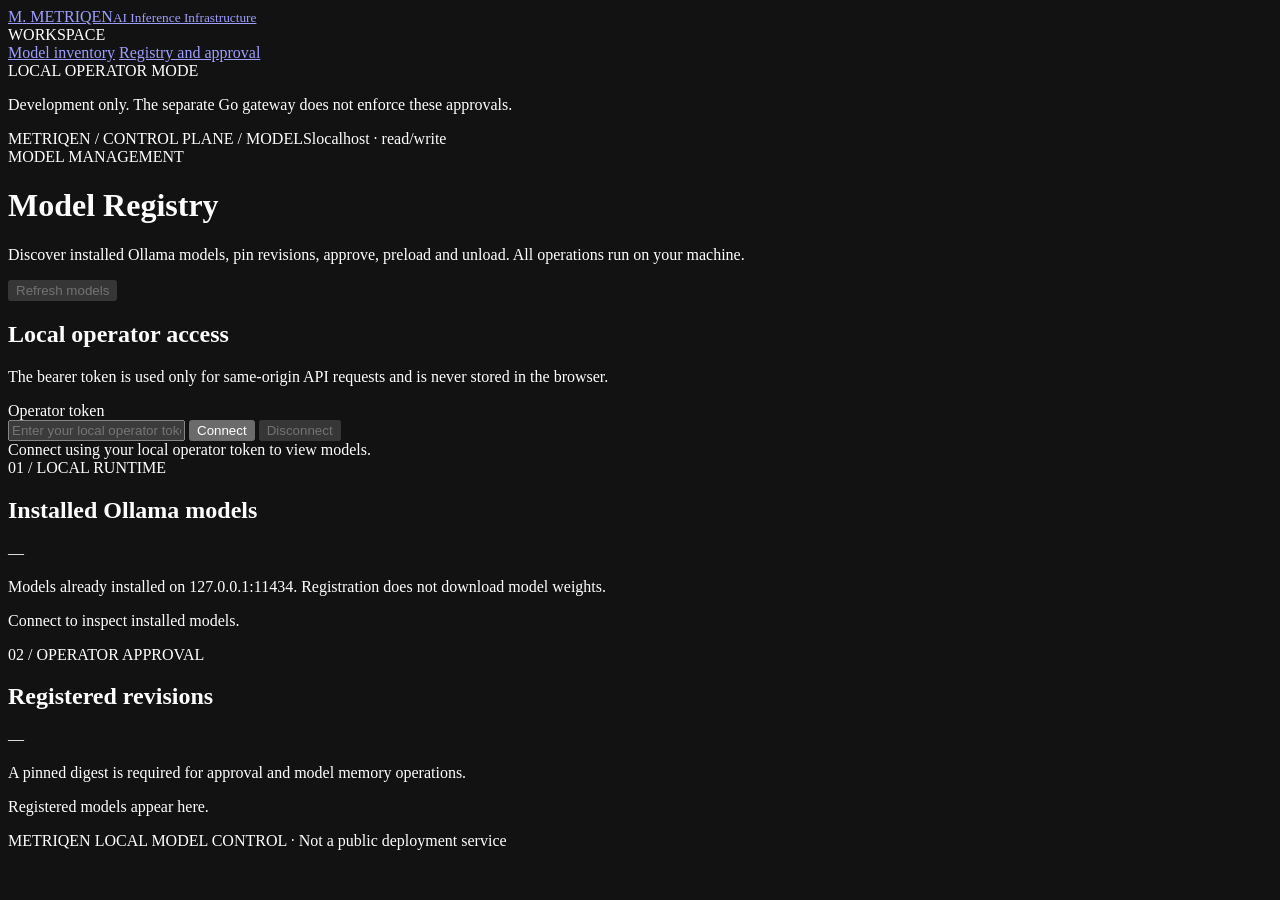
==== services/control-api/app/model_console/index.html @ f49a9f1a "feat(ui): create model registry operator console structure" ====
<!doctype html>
<html lang="en">
<head>
  <meta charset="utf-8">
  <meta name="viewport" content="width=device-width,initial-scale=1">
  <meta name="color-scheme" content="dark">
  <meta name="description" content="Metriqen local model registry operator console">
  <title>Metriqen | Local Model Manager</title>
  <link rel="stylesheet" href="/console/models/app.css">
  <script src="/console/models/app.js" defer></script>
</head>
<body>
  <div class="layout">
    <aside class="sidebar">
      <a class="wordmark" href="/console/models" aria-label="Metriqen Model Manager">
        <span class="mark">M<span>.</span></span>
        <span class="brand">METRIQEN<small>AI Inference Infrastructure</small></span>
      </a>
      <div class="nav-section">WORKSPACE</div>
      <nav aria-label="Model manager sections">
        <a class="nav-active" href="#inventory">Model inventory</a>
        <a href="#registry">Registry and approval</a>
      </nav>
      <div class="sidebar-bottom">
        <span class="local-pill"><span class="status-dot"></span>LOCAL OPERATOR MODE</span>
        <p>Development only. The separate Go gateway does not enforce these approvals.</p>
      </div>
    </aside>
    <main class="content">
      <header class="topbar"><span>METRIQEN / CONTROL PLANE / MODELS</span><span>localhost · read/write</span></header>
      <div class="heading">
        <div>
          <div class="eyebrow">MODEL MANAGEMENT</div>
          <h1>Model Registry</h1>
          <p>Discover installed Ollama models, pin revisions, approve, preload and unload. All operations run on your machine.</p>
        </div>
        <button class="secondary" id="refresh" type="button" disabled>Refresh models</button>
      </div>
      <section class="connect-panel" aria-labelledby="connect-title">
        <div>
          <h2 id="connect-title">Local operator access</h2>
          <p>The bearer token is used only for same-origin API requests and is never stored in the browser.</p>
        </div>
        <form id="connect-form" autocomplete="off">
          <label for="token">Operator token</label>
          <div class="connect-row">
            <input type="password" id="token" placeholder="Enter your local operator token" required autocomplete="off" spellcheck="false">
            <button class="primary" type="submit" id="connect-button">Connect</button>
            <button class="secondary" type="button" id="disconnect" disabled>Disconnect</button>
          </div>
        </form>
      </section>
      <div class="notice" id="notice" role="status" aria-live="polite">Connect using your local operator token to view models.</div>
      <div class="columns">
        <section class="panel" id="inventory" aria-labelledby="installed-title">
          <div class="section-head"><div><div class="eyebrow">01 / LOCAL RUNTIME</div><h2 id="installed-title">Installed Ollama models</h2></div><span class="count" id="available-count">—</span></div>
          <p class="section-note">Models already installed on 127.0.0.1:11434. Registration does not download model weights.</p>
          <div class="model-list" id="available-list"><p class="empty">Connect to inspect installed models.</p></div>
        </section>
        <section class="panel" id="registry" aria-labelledby="registered-title">
          <div class="section-head"><div><div class="eyebrow">02 / OPERATOR APPROVAL</div><h2 id="registered-title">Registered revisions</h2></div><span class="count" id="registry-count">—</span></div>
          <p class="section-note">A pinned digest is required for approval and model memory operations.</p>
          <div class="model-list" id="registry-list"><p class="empty">Registered models appear here.</p></div>
        </section>
      </div>
      <footer>METRIQEN LOCAL MODEL CONTROL · Not a public deployment service</footer>
    </main>
  </div>
</body>
</html>
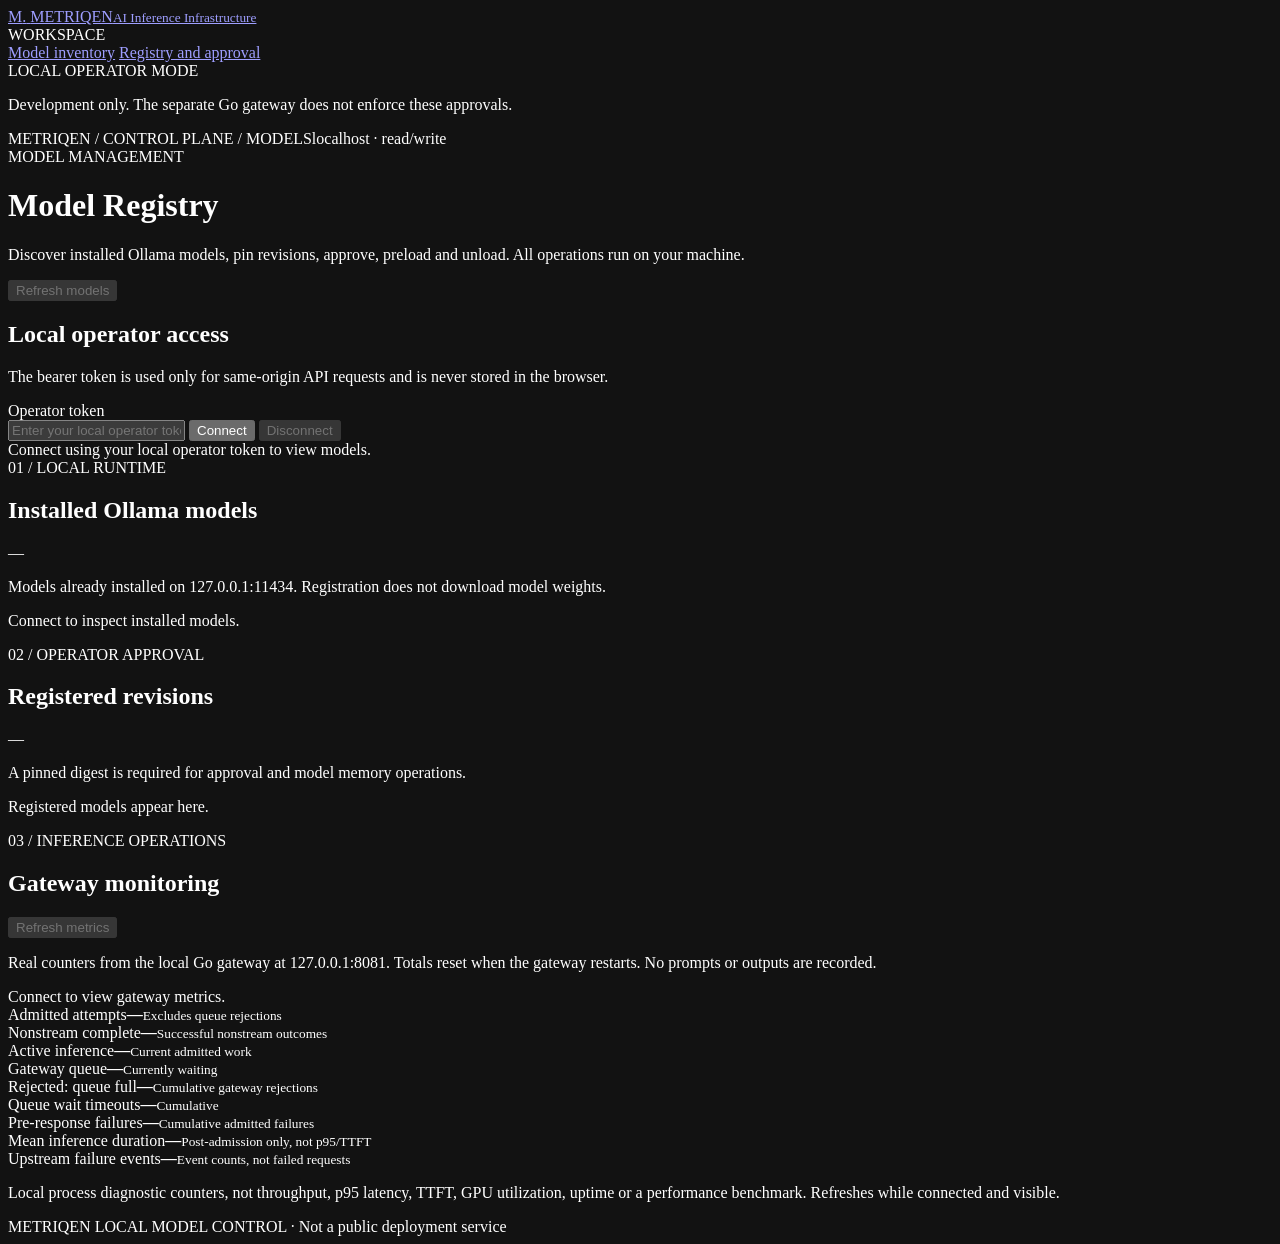
==== commit 17da3ef9: "feat(ui): add local gateway inference monitoring dashboard to Model Manager" ====
--- a/services/control-api/app/model_console/index.html
+++ b/services/control-api/app/model_console/index.html
@@ -63,6 +63,32 @@
           <div class="model-list" id="registry-list"><p class="empty">Registered models appear here.</p></div>
         </section>
       </div>
+      <section class="panel monitor-panel" id="monitoring" aria-labelledby="monitoring-title">
+        <div class="section-head">
+          <div>
+            <div class="eyebrow">03 / INFERENCE OPERATIONS</div>
+            <h2 id="monitoring-title">Gateway monitoring</h2>
+          </div>
+          <button class="secondary" id="refresh-monitoring" type="button" disabled>Refresh metrics</button>
+        </div>
+        <p class="section-note">Real counters from the local Go gateway at 127.0.0.1:8081. Totals reset when the gateway restarts. No prompts or outputs are recorded.</p>
+        <div class="monitor-topline">
+          <span id="monitor-state" role="status" aria-live="polite">Connect to view gateway metrics.</span>
+          <span id="monitor-time"></span>
+        </div>
+        <div class="metric-grid" aria-label="Gateway operational metrics">
+          <div class="metric"><span>Admitted attempts</span><strong id="metric-attempts">—</strong><small>Excludes queue rejections</small></div>
+          <div class="metric"><span>Nonstream complete</span><strong id="metric-complete">—</strong><small>Successful nonstream outcomes</small></div>
+          <div class="metric"><span>Active inference</span><strong id="metric-active">—</strong><small>Current admitted work</small></div>
+          <div class="metric"><span>Gateway queue</span><strong id="metric-queue">—</strong><small>Currently waiting</small></div>
+          <div class="metric"><span>Rejected: queue full</span><strong id="metric-rejected">—</strong><small>Cumulative gateway rejections</small></div>
+          <div class="metric"><span>Queue wait timeouts</span><strong id="metric-timeouts">—</strong><small>Cumulative</small></div>
+          <div class="metric"><span>Pre-response failures</span><strong id="metric-failures">—</strong><small>Cumulative admitted failures</small></div>
+          <div class="metric"><span>Mean inference duration</span><strong id="metric-duration">—</strong><small>Post-admission only, not p95/TTFT</small></div>
+          <div class="metric"><span>Upstream failure events</span><strong id="metric-upstream">—</strong><small>Event counts, not failed requests</small></div>
+        </div>
+        <p class="metrics-disclaimer">Local process diagnostic counters, not throughput, p95 latency, TTFT, GPU utilization, uptime or a performance benchmark. Refreshes while connected and visible.</p>
+      </section>
       <footer>METRIQEN LOCAL MODEL CONTROL · Not a public deployment service</footer>
     </main>
   </div>
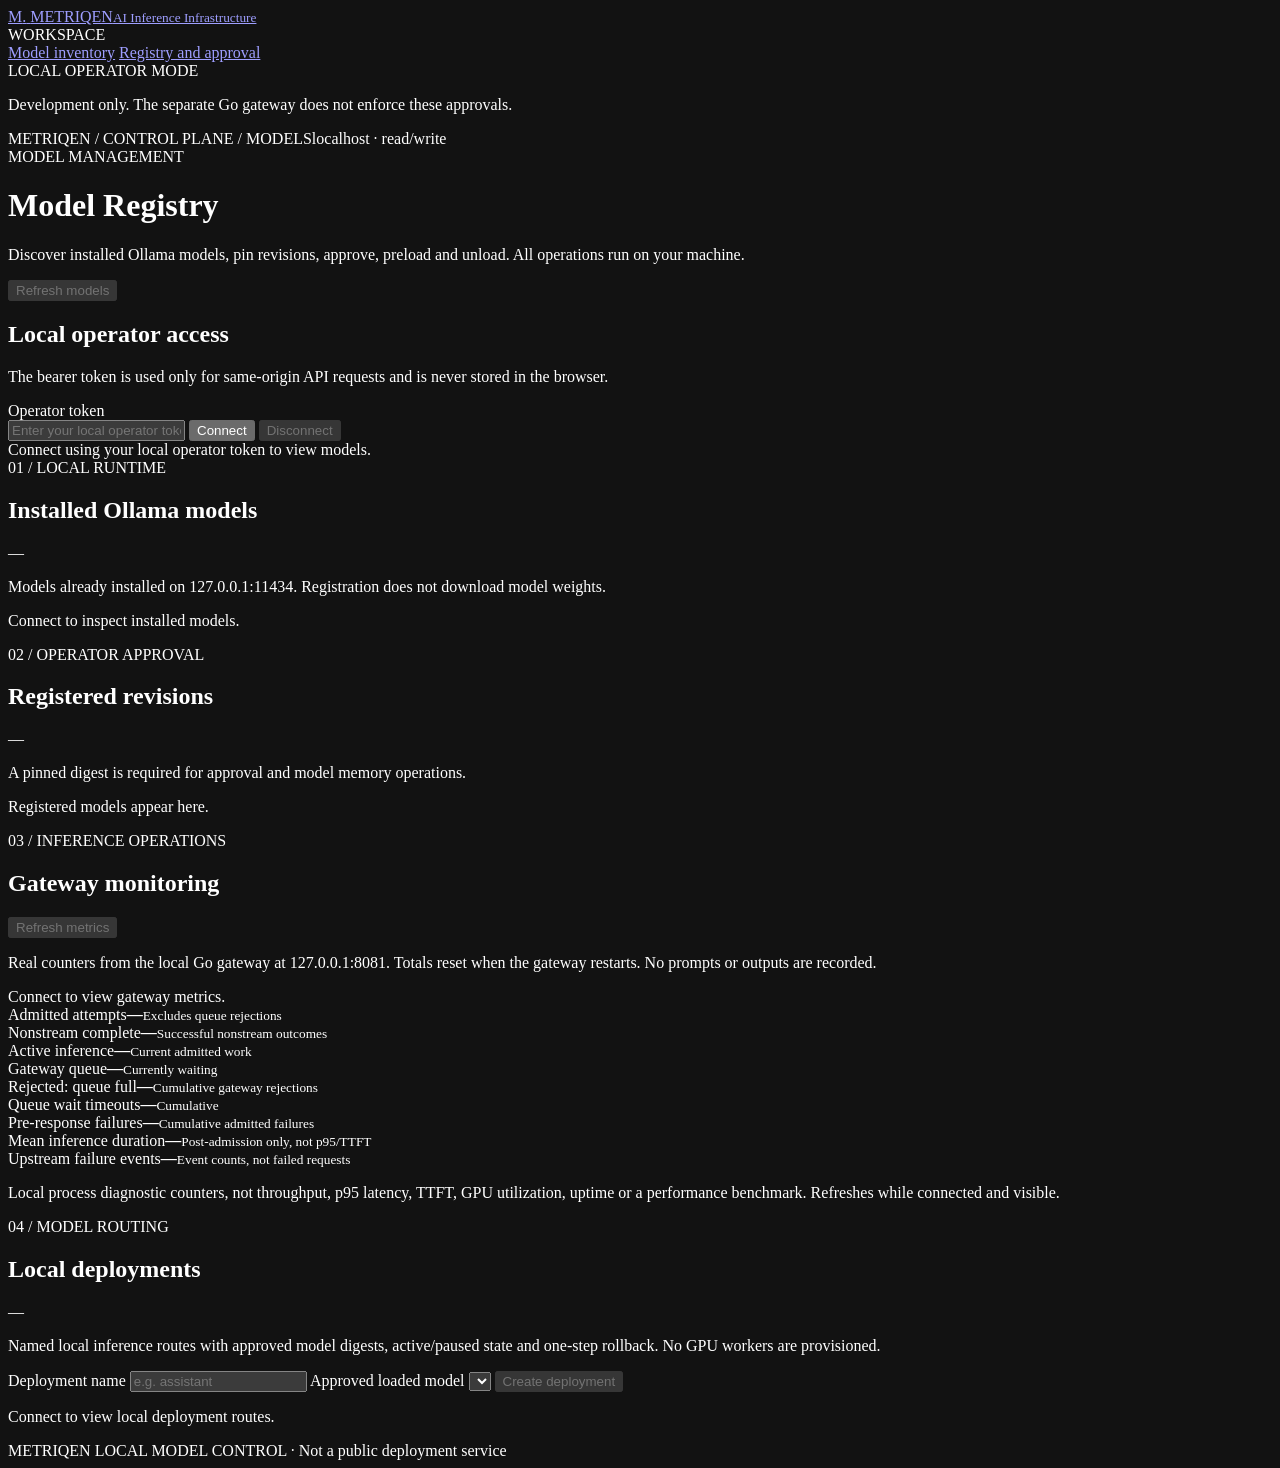
==== commit 197a9970: "feat(ui): add named local deployment routing and revision selection panel" ====
--- a/services/control-api/app/model_console/index.html
+++ b/services/control-api/app/model_console/index.html
@@ -89,6 +89,21 @@
         </div>
         <p class="metrics-disclaimer">Local process diagnostic counters, not throughput, p95 latency, TTFT, GPU utilization, uptime or a performance benchmark. Refreshes while connected and visible.</p>
       </section>
+      <section class="panel deployment-panel" id="deployments" aria-labelledby="deploy-title">
+        <div class="section-head">
+          <div><div class="eyebrow">04 / MODEL ROUTING</div><h2 id="deploy-title">Local deployments</h2></div>
+          <span id="deployment-count" class="count">—</span>
+        </div>
+        <p class="section-note">Named local inference routes with approved model digests, active/paused state and one-step rollback. No GPU workers are provisioned.</p>
+        <form id="deployment-form" class="deployment-form" autocomplete="off">
+          <label for="deployment-name">Deployment name</label>
+          <input id="deployment-name" name="name" required minlength="1" maxlength="32" pattern="[a-z][a-z0-9_-]*" placeholder="e.g. assistant" spellcheck="false">
+          <label for="deployment-model">Approved loaded model</label>
+          <select id="deployment-model" name="model" aria-label="Select model revision for deployment"></select>
+          <button class="primary" type="submit" id="deployment-create" disabled>Create deployment</button>
+        </form>
+        <div class="deployment-list" id="deployment-list"><p class="empty">Connect to view local deployment routes.</p></div>
+      </section>
       <footer>METRIQEN LOCAL MODEL CONTROL · Not a public deployment service</footer>
     </main>
   </div>
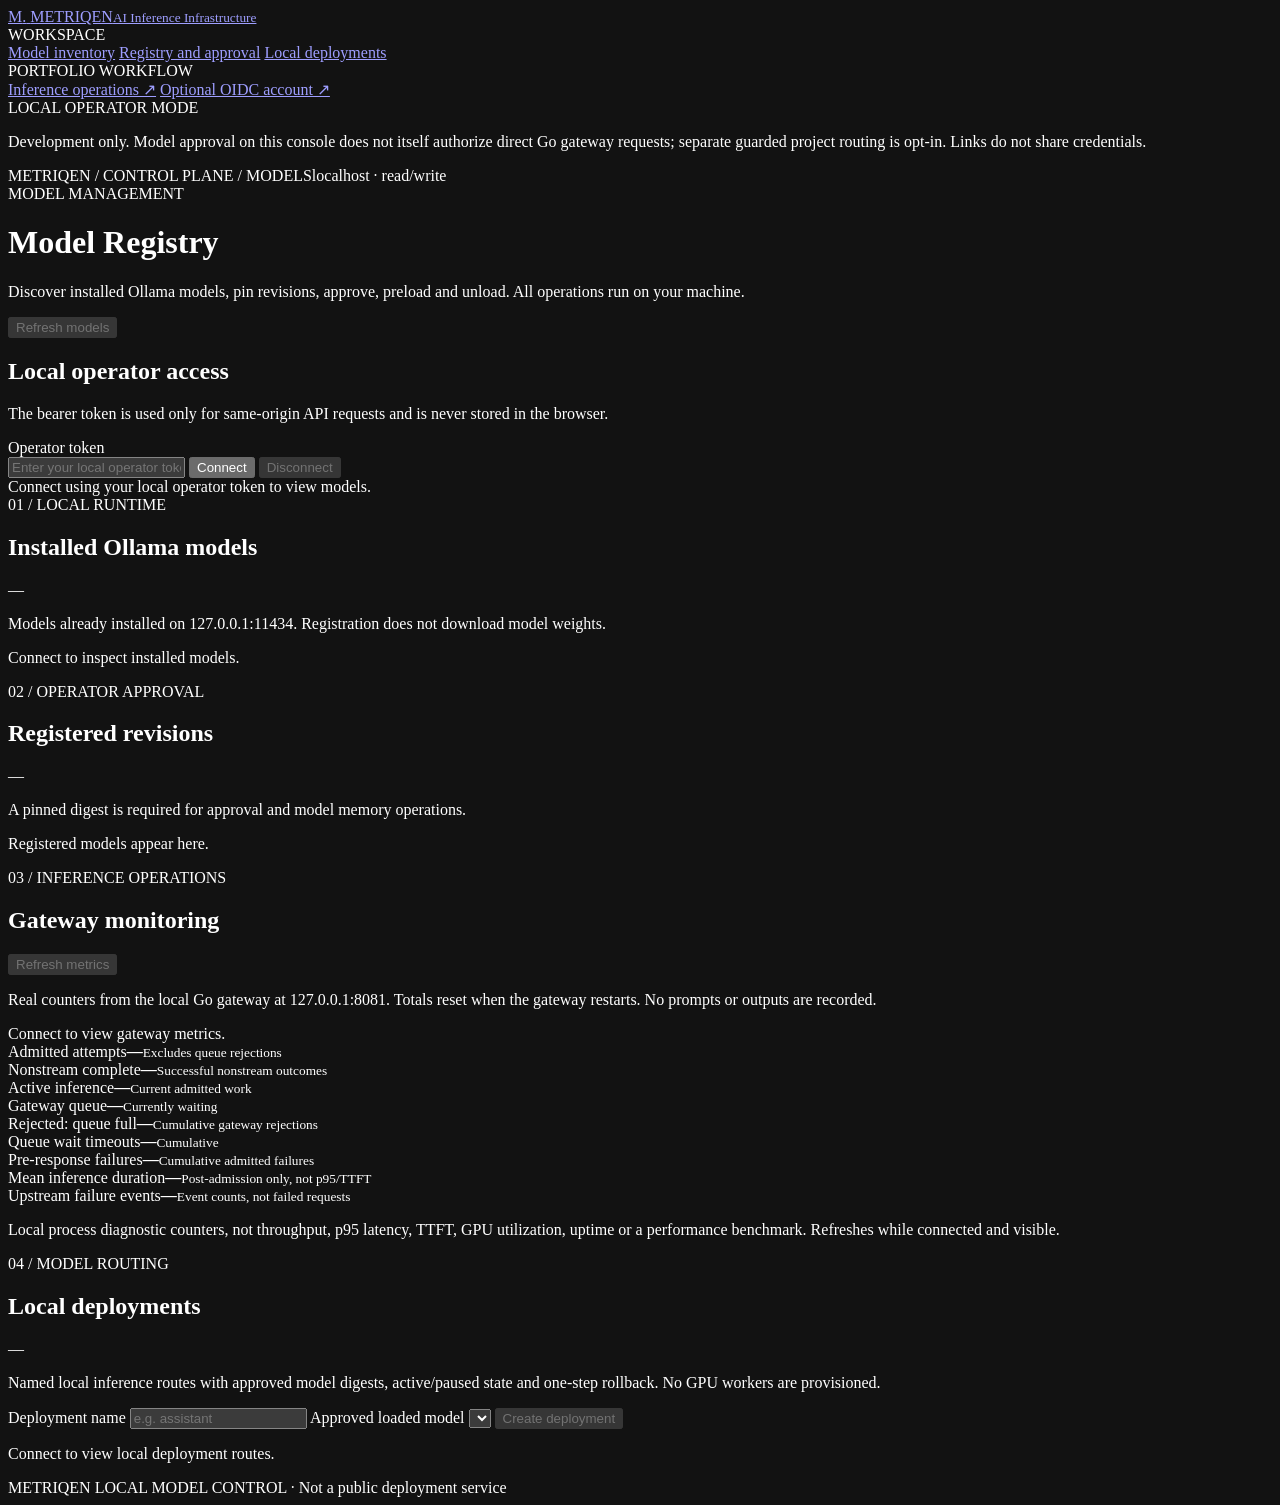
==== commit 2a9262a2: "feat(ui): connect operator model/deployment workflow to gateway diagnostics without mixing credentia" ====
--- a/services/control-api/app/model_console/index.html
+++ b/services/control-api/app/model_console/index.html
@@ -20,10 +20,16 @@
       <nav aria-label="Model manager sections">
         <a class="nav-active" href="#inventory">Model inventory</a>
         <a href="#registry">Registry and approval</a>
+        <a href="#deployments">Local deployments</a>
+      </nav>
+      <div class="nav-section">PORTFOLIO WORKFLOW</div>
+      <nav aria-label="Other local tools">
+        <a href="http://127.0.0.1:8081/console" target="_blank" rel="noopener noreferrer">Inference operations ↗</a>
+        <a href="/console/account" target="_blank" rel="noopener noreferrer">Optional OIDC account ↗</a>
       </nav>
       <div class="sidebar-bottom">
         <span class="local-pill"><span class="status-dot"></span>LOCAL OPERATOR MODE</span>
-        <p>Development only. The separate Go gateway does not enforce these approvals.</p>
+        <p>Development only. Model approval on this console does not itself authorize direct Go gateway requests; separate guarded project routing is opt-in. Links do not share credentials.</p>
       </div>
     </aside>
     <main class="content">
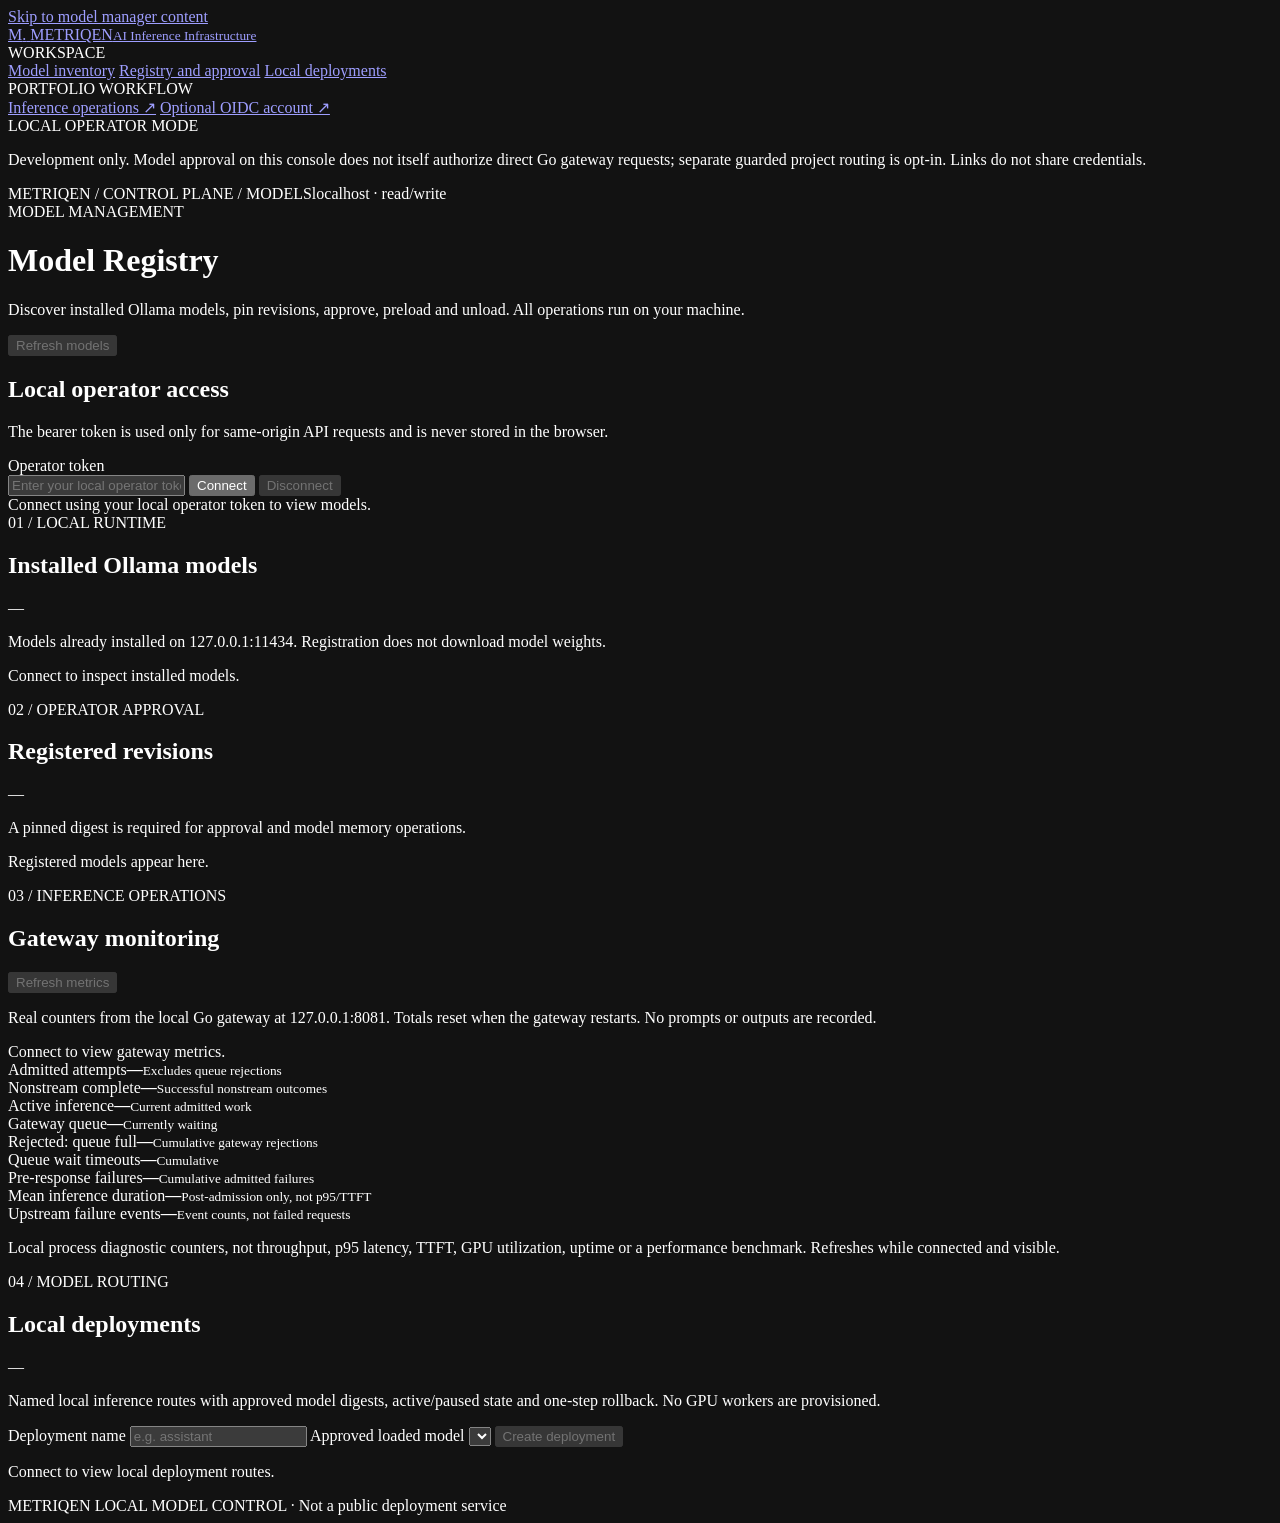
==== commit 6440d239: "fix(P4): add keyboard skip-to-main targets to control-plane consoles" ====
--- a/services/control-api/app/model_console/index.html
+++ b/services/control-api/app/model_console/index.html
@@ -10,6 +10,7 @@
   <script src="/console/models/app.js" defer></script>
 </head>
 <body>
+  <a class="skip-link" href="#model-main">Skip to model manager content</a>
   <div class="layout">
     <aside class="sidebar">
       <a class="wordmark" href="/console/models" aria-label="Metriqen Model Manager">
@@ -32,7 +33,7 @@
         <p>Development only. Model approval on this console does not itself authorize direct Go gateway requests; separate guarded project routing is opt-in. Links do not share credentials.</p>
       </div>
     </aside>
-    <main class="content">
+    <main class="content" id="model-main" tabindex="-1">
       <header class="topbar"><span>METRIQEN / CONTROL PLANE / MODELS</span><span>localhost · read/write</span></header>
       <div class="heading">
         <div>
